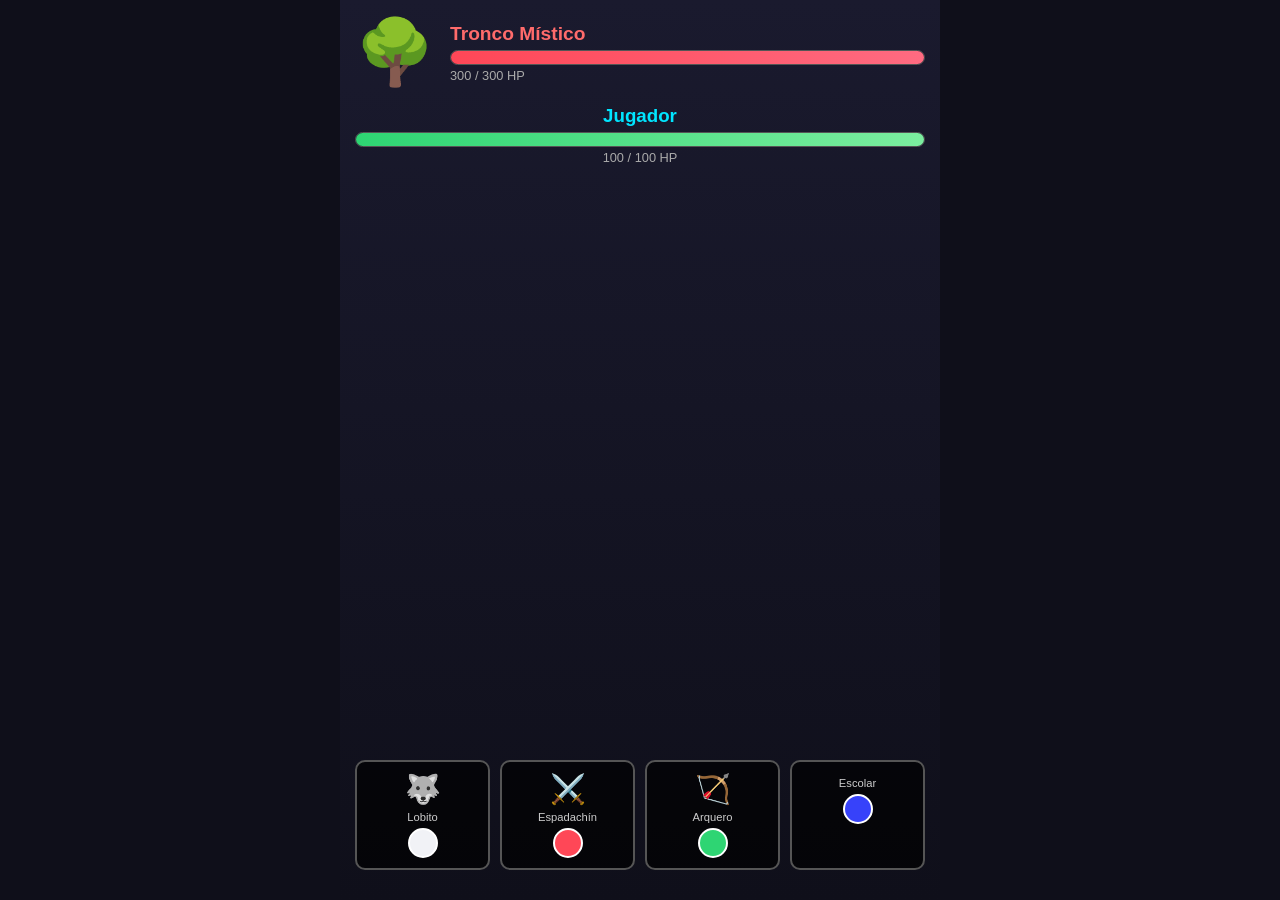
==== battle.html @ 9d357aab "Rename battle /battle.html to battle.html" ====
<!DOCTYPE html>
<html lang="es">
<head>
    <meta charset="UTF-8">
    <meta name="viewport" content="width=device-width, initial-scale=1.0">
    <title>Wolfy World - Batalla</title>
    <link rel="stylesheet" href="battle.css">
</head>
<body>
    <div id="battle-container">
        <!-- HUD Superior -->
        <div id="enemy-hud">
            <div class="enemy-sprite" id="enemy-sprite">🌳</div>
            <div class="enemy-info">
                <h2 id="enemy-name">Tronco Místico</h2>
                <div class="hp-bar-container">
                    <div class="hp-bar" id="enemy-hp-bar" style="width: 100%;"></div>
                </div>
                <p id="enemy-hp-text">300 / 300 HP</p>
            </div>
        </div>

        <!-- HUD Jugador -->
        <div id="player-hud">
            <h3 id="player-name-display">Jugador</h3>
            <div class="hp-bar-container player">
                <div class="hp-bar player" id="player-hp-bar" style="width: 100%;"></div>
            </div>
            <p id="player-hp-text">100 / 100 HP</p>
        </div>

        <!-- Tablero -->
        <div id="board-container">
            <div id="board"></div>
        </div>

        <!-- Cartas -->
        <div id="cards-container">
            <div class="card" onclick="playCard('blanco')">
                <div class="card-icon">🐺</div>
                <div class="card-name">Lobito</div>
                <div class="card-color blanco"></div>
            </div>
            <div class="card" onclick="playCard('rojo')">
                <div class="card-icon">⚔️</div>
                <div class="card-name">Espadachín</div>
                <div class="card-color rojo"></div>
            </div>
            <div class="card" onclick="playCard('verde')">
                <div class="card-icon">🏹</div>
                <div class="card-name">Arquero</div>
                <div class="card-color verde"></div>
            </div>
            <div class="card" onclick="playCard('azul')">
                <div class="card-icon"></div>
                <div class="card-name">Escolar</div>
                <div class="card-color azul"></div>
            </div>
        </div>

        <!-- Mensajes -->
        <div id="message-overlay" class="hidden">
            <h1 id="message-text">¡Victoria!</h1>
            <button onclick="location.reload()">Reiniciar</button>
        </div>
    </div>
    <script src="battle.js"></script>
</body>
</html>
---- battle.css ----
* { margin: 0; padding: 0; box-sizing: border-box; font-family: 'Segoe UI', sans-serif; }
body { background: #0f0f1a; color: white; display: flex; justify-content: center; height: 100vh; overflow: hidden; }
#battle-container { width: 100%; max-width: 600px; height: 100%; display: flex; flex-direction: column; padding: 15px; background: linear-gradient(180deg, #1a1a2e 0%, #0f0f1a 100%); }

/* HUDs */
#enemy-hud { display: flex; align-items: center; gap: 15px; margin-bottom: 15px; }
.enemy-sprite { font-size: 4em; animation: float 3s ease-in-out infinite; }
@keyframes float { 0%, 100% { transform: translateY(0); } 50% { transform: translateY(-10px); } }
.enemy-info { flex: 1; }
.enemy-info h2 { color: #ff6b6b; font-size: 1.2em; margin-bottom: 5px; }
#player-hud { text-align: center; margin-bottom: 15px; }
#player-hud h3 { color: #00e5ff; margin-bottom: 5px; }

.hp-bar-container { width: 100%; height: 15px; background: #333; border-radius: 8px; overflow: hidden; border: 1px solid #555; }
.hp-bar { height: 100%; background: linear-gradient(90deg, #ff4757, #ff6b81); transition: width 0.5s ease; }
.hp-bar.player { background: linear-gradient(90deg, #2ed573, #7bed9f); }
#enemy-hp-text, #player-hp-text { font-size: 0.8em; color: #aaa; margin-top: 3px; }

/* Tablero */
#board-container { flex: 1; display: flex; justify-content: center; align-items: center; }
#board { display: grid; grid-template-columns: repeat(6, 1fr); gap: 5px; width: 90%; max-width: 350px; aspect-ratio: 1; }
.orb { border-radius: 50%; cursor: default; transition: transform 0.2s; box-shadow: inset -3px -3px 6px rgba(0,0,0,0.4), inset 3px 3px 6px rgba(255,255,255,0.3); }
.orb.blanco { background: #f1f2f6; }
.orb.rojo { background: #ff4757; }
.orb.verde { background: #2ed573; }
.orb.azul { background: #3742fa; }

/* Cartas */
#cards-container { display: flex; justify-content: space-around; gap: 10px; padding: 15px 0; }
.card { background: rgba(0,0,0,0.7); border: 2px solid #555; border-radius: 10px; padding: 10px; text-align: center; cursor: pointer; transition: 0.2s; flex: 1; }
.card:hover { transform: translateY(-10px); border-color: #00e5ff; box-shadow: 0 5px 15px rgba(0,229,255,0.3); }
.card:active { transform: scale(0.95); }
.card-icon { font-size: 1.8em; margin-bottom: 5px; }
.card-name { font-size: 0.7em; color: #ccc; margin-bottom: 5px; }
.card-color { width: 30px; height: 30px; border-radius: 50%; margin: 0 auto; border: 2px solid white; }
.card-color.blanco { background: #f1f2f6; }
.card-color.rojo { background: #ff4757; }
.card-color.verde { background: #2ed573; }
.card-color.azul { background: #3742fa; }

/* Overlay */
#message-overlay { position: absolute; top: 0; left: 0; width: 100%; height: 100%; background: rgba(0,0,0,0.9); display: flex; flex-direction: column; justify-content: center; align-items: center; z-index: 100; }
#message-overlay.hidden { display: none; }
#message-overlay h1 { font-size: 3em; color: #00e5ff; margin-bottom: 20px; text-shadow: 0 0 20px #00e5ff; }
#message-overlay button { padding: 15px 30px; font-size: 1.2em; background: #00e5ff; border: none; border-radius: 8px; cursor: pointer; font-weight: bold; }

/* Daño flotante */
.damage-text { position: absolute; font-size: 1.5em; font-weight: bold; color: #ff4757; text-shadow: 2px 2px 0 #000; pointer-events: none; animation: floatUp 1s ease-out forwards; z-index: 50; }
.damage-text.weak { color: #ffa502; font-size: 2em; text-shadow: 2px 2px 0 #000, 0 0 10px #ff6348; }
@keyframes floatUp { 0% { transform: translateY(0) scale(1); opacity: 1; } 100% { transform: translateY(-50px) scale(1.5); opacity: 0; } }
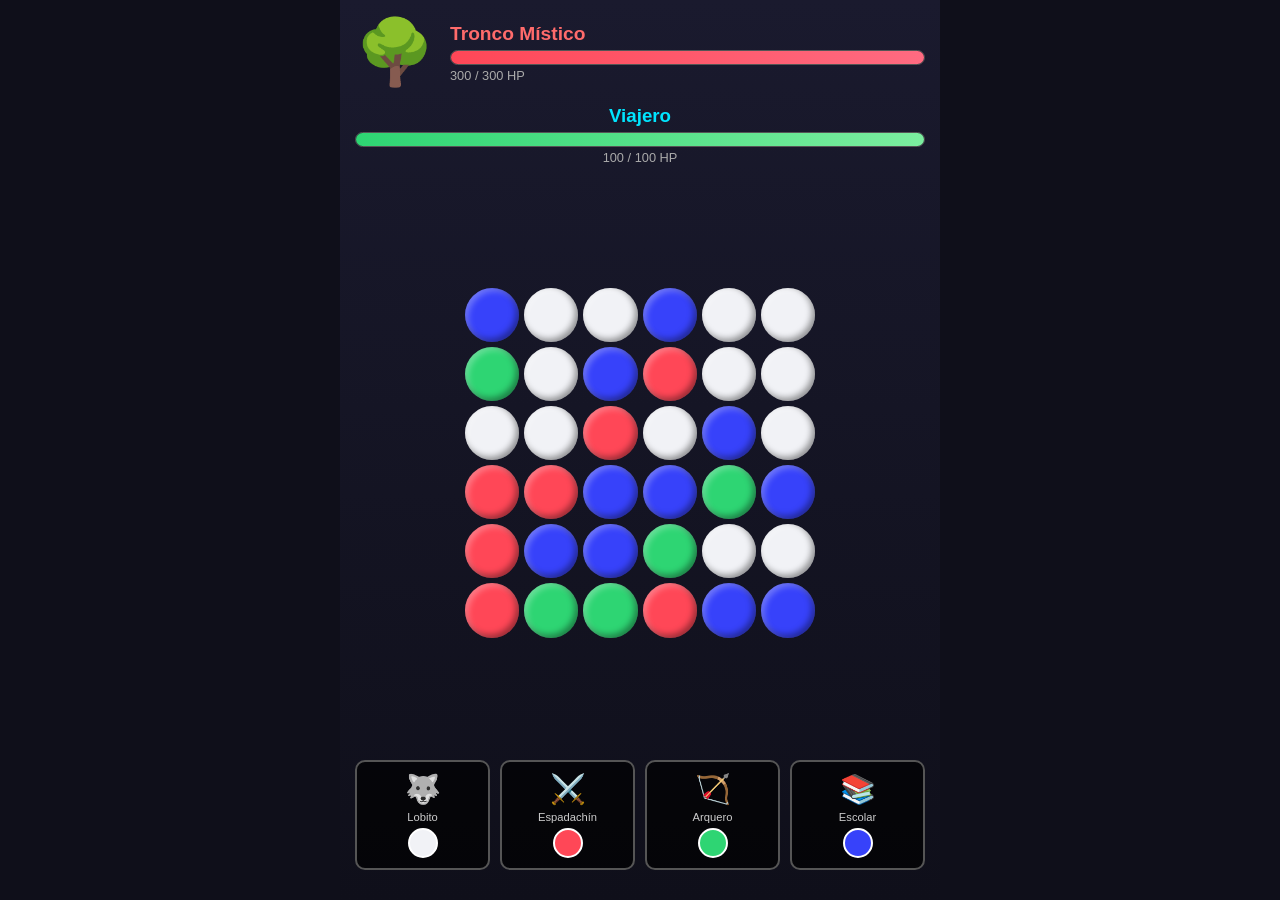
==== commit dc613b23: "Update battle.html" ====
--- a/battle.html
+++ b/battle.html
@@ -8,9 +8,9 @@
 </head>
 <body>
     <div id="battle-container">
-        <!-- HUD Superior -->
+        <!-- Enemigo -->
         <div id="enemy-hud">
-            <div class="enemy-sprite" id="enemy-sprite">🌳</div>
+            <div class="enemy-sprite">🌳</div>
             <div class="enemy-info">
                 <h2 id="enemy-name">Tronco Místico</h2>
                 <div class="hp-bar-container">
@@ -20,7 +20,7 @@
             </div>
         </div>
 
-        <!-- HUD Jugador -->
+        <!-- Jugador -->
         <div id="player-hud">
             <h3 id="player-name-display">Jugador</h3>
             <div class="hp-bar-container player">
@@ -52,16 +52,16 @@
                 <div class="card-color verde"></div>
             </div>
             <div class="card" onclick="playCard('azul')">
-                <div class="card-icon"></div>
+                <div class="card-icon">📚</div>
                 <div class="card-name">Escolar</div>
                 <div class="card-color azul"></div>
             </div>
         </div>
 
-        <!-- Mensajes -->
+        <!-- Overlay final -->
         <div id="message-overlay" class="hidden">
             <h1 id="message-text">¡Victoria!</h1>
-            <button onclick="location.reload()">Reiniciar</button>
+            <button onclick="location.href='index.html'">Volver al menú</button>
         </div>
     </div>
     <script src="battle.js"></script>
